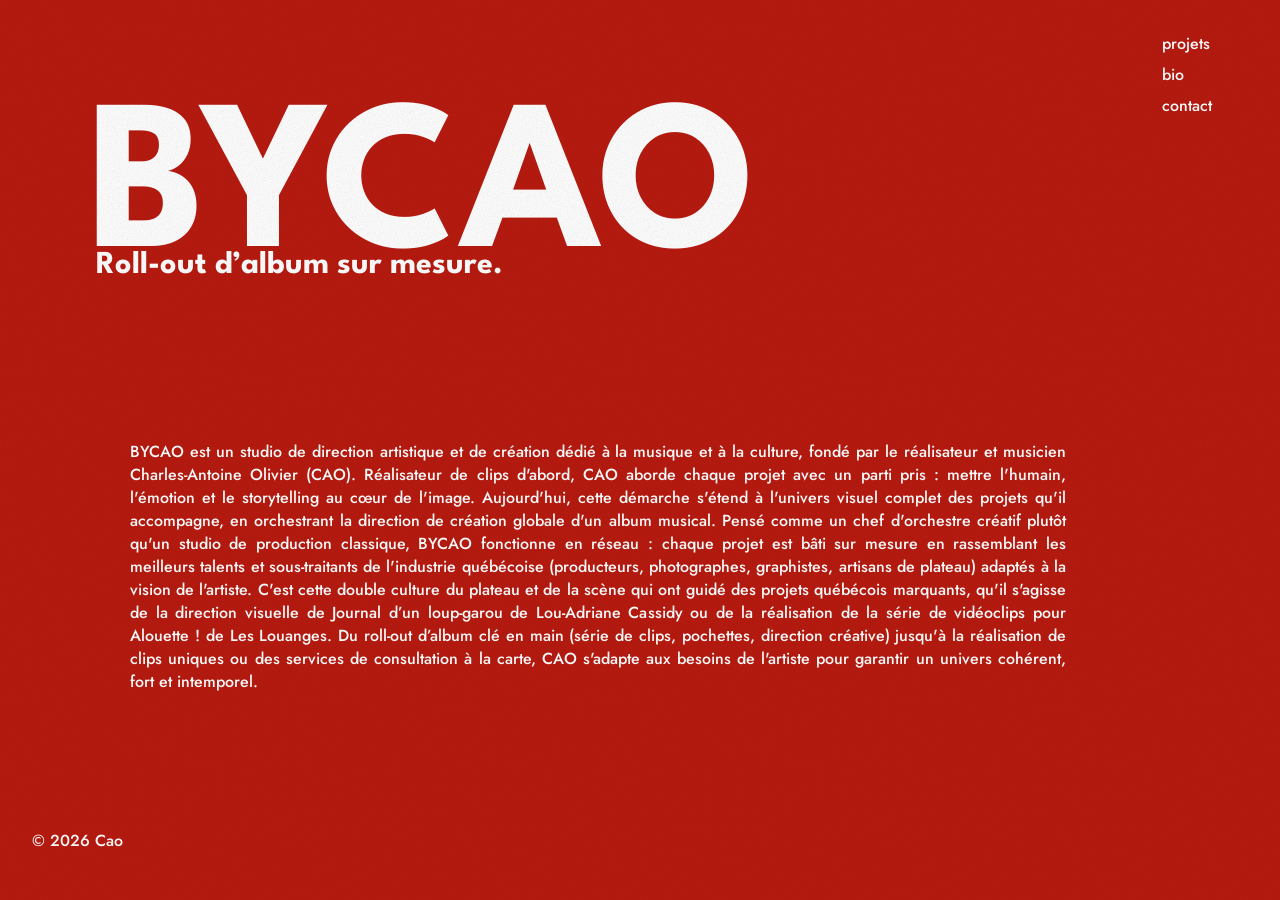
==== index.html @ 88c52a3b "basics of the project page" ====
<!DOCTYPE html>
<html lang="en">
<head>
  <meta charset="UTF-8">
  <meta name="viewport" content="width=device-width, initial-scale=1.0">
  <title>BYCAO</title>
  <meta name="description" content="Portfolio of Artist Name, [type of art] based in [city].">

  <link rel="icon" href="favicon.ico">
  <link rel="stylesheet" href="css/style.css">


  <link rel="preconnect" href="https://fonts.googleapis.com">
  <link rel="preconnect" href="https://fonts.gstatic.com" crossorigin>
  <link href="https://fonts.googleapis.com/css2?family=Jost:ital,wght@0,100..900;1,100..900&family=League+Spartan:wght@100..900&display=swap" rel="stylesheet">
</head>
<body>
  <div id="bg"></div> 
  <header>
    <nav>
      <!--
      <a href="index.html">BYCAO</a>
      -->
      <ul>
        <li><a href="projets.html">projets</a></li>
        <li><a href="about.html">bio</a></li>
        <li><a href="mailto:hello@example.com">contact</a></li>
      </ul>
    </nav>
  </header>

  <main>
    <div class="hero">
        <h1>BYCAO</h1>
        <h2>Roll-out d’album sur mesure.</h2>
    </div>
    <div class="desc">
        <p>BYCAO est un studio de direction artistique et de création dédié à la musique et à la culture, fondé par le réalisateur et musicien Charles-Antoine Olivier (CAO).
        Réalisateur de clips d'abord, CAO aborde chaque projet avec un parti pris : mettre l'humain, l'émotion et le storytelling au cœur de l'image. Aujourd'hui, cette démarche s'étend à l'univers visuel complet des projets qu'il accompagne, en orchestrant la direction de création globale d'un album musical. 
        Pensé comme un chef d'orchestre créatif plutôt qu'un studio de production classique, BYCAO fonctionne en réseau : chaque projet est bâti sur mesure en rassemblant les meilleurs talents et sous-traitants de l'industrie québécoise (producteurs, photographes, graphistes, artisans de plateau) adaptés à la vision de l'artiste.
        C'est cette double culture du plateau et de la scène qui ont guidé des projets québécois marquants, qu'il s'agisse de la direction visuelle de Journal d’un loup-garou de Lou-Adriane Cassidy ou de la réalisation de la série de vidéoclips pour Alouette ! de Les Louanges.
        Du roll-out d’album clé en main (série de clips, pochettes, direction créative) jusqu'à la réalisation de clips uniques ou des services de consultation à la carte, CAO s'adapte aux besoins de l'artiste pour garantir un univers cohérent, fort et intemporel.
        </p>
    </div>
  </main>

  <footer>
    <p>&copy; 2026 Cao</p>
  </footer>
  <script src="js/background.js" defer></script>
  <script src="js/main.js" defer></script>
</body>
</html>
---- css/style.css ----
:root {
  --font-body: "Jost", sans-serif;
  --font-display: "League Spartan", sans-serif;
  --bg: #b81a0f;  /* change per page or section */
  --grain: url("data:image/svg+xml,%3Csvg xmlns='http://www.w3.org/2000/svg' width='300' height='300'%3E%3Cfilter id='n'%3E%3CfeTurbulence type='fractalNoise' baseFrequency='0.8' numOctaves='4' stitchTiles='stitch'/%3E%3C/filter%3E%3Crect width='100%25' height='100%25' filter='url(%23n)'/%3E%3C/svg%3E");
}

*, *::before, *::after { box-sizing: border-box; }

#bg-canvas {
  position: fixed;
  inset: 0;
  width: 100%;
  height: 100%;
  display: block;
  z-index: -1;   /* behind all content */
}

body {
  margin: 0;
  min-height: 100dvh;
  display: grid;
  grid-template-columns: 1fr 150px;   /* content | sidebar width */
  grid-template-rows: 1fr auto;       /* content stretches | footer */
  grid-template-areas:
    "main sidebar"
    "footer sidebar";
  font-family: var(--font-body);
  font-weight: 500;
  color: white;
  background-color: var(--bg);
  position: relative;
}

/* grain layer over the whole page */
body::before {
  content: "";
  position: fixed;
  inset: 0;
  background-image: var(--grain);
  opacity: 0.25;            /* grain strength */
  mix-blend-mode: multiply; /* try overlay or soft-light too */
  pointer-events: none;     /* clicks pass through */
  z-index: 9999;
}

header {
  grid-area: sidebar;
  position: sticky;      /* stays in view while the content scrolls */
  top: 0;
  height: 100dvh;
  padding: 2rem;
  display: flex;
  flex-direction: column;
  gap: 2rem;
}

main   { grid-area: main;   padding: 2rem; min-width: 0; }
footer { grid-area: footer; padding: 2rem; }

/* headings share the font, sizes are set separately */
h1, h2, h3 {
  font-family: var(--font-display);
  font-weight: 700;
  margin: 0;
}

/* title in the sidebar */
header h1 {
  font-size: 2.5rem;
  line-height: 0.95;
}

header h1 a {
  color: inherit;
  text-decoration: none;
}

.hero {
  margin-top: clamp(1rem, 5vw, 6rem);
  margin-left: clamp(1rem, 5vw, 6rem);
  margin-bottom: 7em;
}

.hero h1 {
  font-size: clamp(4rem, 0.12rem + 16.57vw, 20rem);
  margin-left: -0.04em;
  margin-bottom: clamp(-6rem, 1.94rem - 5.7vw, -0.5rem);
}

.hero h2 {
  font-size: 2rem;
}

.desc {
  max-width: 1000px;
  margin-left: auto;
  padding: 2em;
}

.desc p {
  text-align: justify;
  hyphens: none;          /* never split words */
  text-align-last: left;
  text-wrap: pretty;
}

/* nav links stacked in the sidebar */
nav ul {
  display: flex;
  flex-direction: column;
  gap: 0.5rem;
  list-style: none;
  margin: 0;
  padding: 0;
}

nav a {
  text-decoration: none;
  color: inherit;
}

/* project panel */
#project-dialog {
  width: min(1200px, 92vw);
  height: 90dvh;
  padding: 0;
  border: none;
  overflow-y: auto;
  background: var(--bg);
  color: white;
}

#project-dialog[open] { animation: rise 0.3s ease-out; }
#project-dialog::backdrop { background: rgb(0 0 0 / 0.5); backdrop-filter: blur(4px); }
body:has(#project-dialog[open]) { overflow: hidden; }  /* page behind doesn't scroll */

@keyframes rise {
  from { opacity: 0; transform: translateY(1.5rem); }
}

#project-content {
  padding: 2rem;
}

#project-content h3 {
  margin: 3rem 0 1rem;
  font-size: 1.5rem;
}

/* zero-height bar keeps the × in view while the panel scrolls */
#project-dialog form {
  position: sticky;
  top: 0;
  z-index: 1;
  height: 0;
  display: flex;
  justify-content: flex-end;
}

.project-grid {
  display: grid;
  grid-template-columns: repeat(auto-fill, minmax(220px, 1fr));
  gap: 1.5rem;
}

.project-card {
  color: inherit;
  text-decoration: none;
}

.project-card img {
  display: block;
  width: 100%;
  aspect-ratio: 4 / 3;  /* every preview is the same shape */
  object-fit: cover;
}

.project-card h2 {
  margin-top: 0.5rem;
  font-size: 1.25rem;
}

.close {
  height: fit-content;
  padding: 0.5rem 1rem;
  border: none;
  background: none;
  color: inherit;
  font-size: 2rem;
  cursor: pointer;
}

/* seamless mosaic */
.mosaic-row {
  display: flex;
  align-items: flex-start;
}

.mosaic-row img {
  display: block;
  flex: 1 1 0;
  min-width: 0;
  height: auto;
  cursor: zoom-in;
}

/* fullscreen image */
#lightbox {
  width: 100vw;
  height: 100dvh;
  max-width: none;
  max-height: none;
  padding: 0;
  border: none;
  background: rgb(0 0 0 / 0.92);
  cursor: zoom-out;
}

#lightbox[open] {
  display: flex;
  align-items: center;
  justify-content: center;
}

#lightbox img {
  max-width: 100%;
  max-height: 100%;
  object-fit: contain;
}

/* mobile: header goes back on top, panel fills the screen */
@media (max-width: 768px) {
  body {
    grid-template-columns: 1fr;
    grid-template-rows: auto 1fr auto;
    grid-template-areas:
      "sidebar"
      "main"
      "footer";
  }

  header {
    position: static;
    height: auto;
    flex-direction: row;
    justify-content: space-between;
    align-items: flex-end;
    text-align: right;
  }

  nav ul {
    align-items: flex-end;  /* right-align the links on mobile */
  }

  #project-dialog {
    width: 100vw;
    max-width: 100vw;
    height: 100dvh;
    max-height: 100dvh;
  }
}
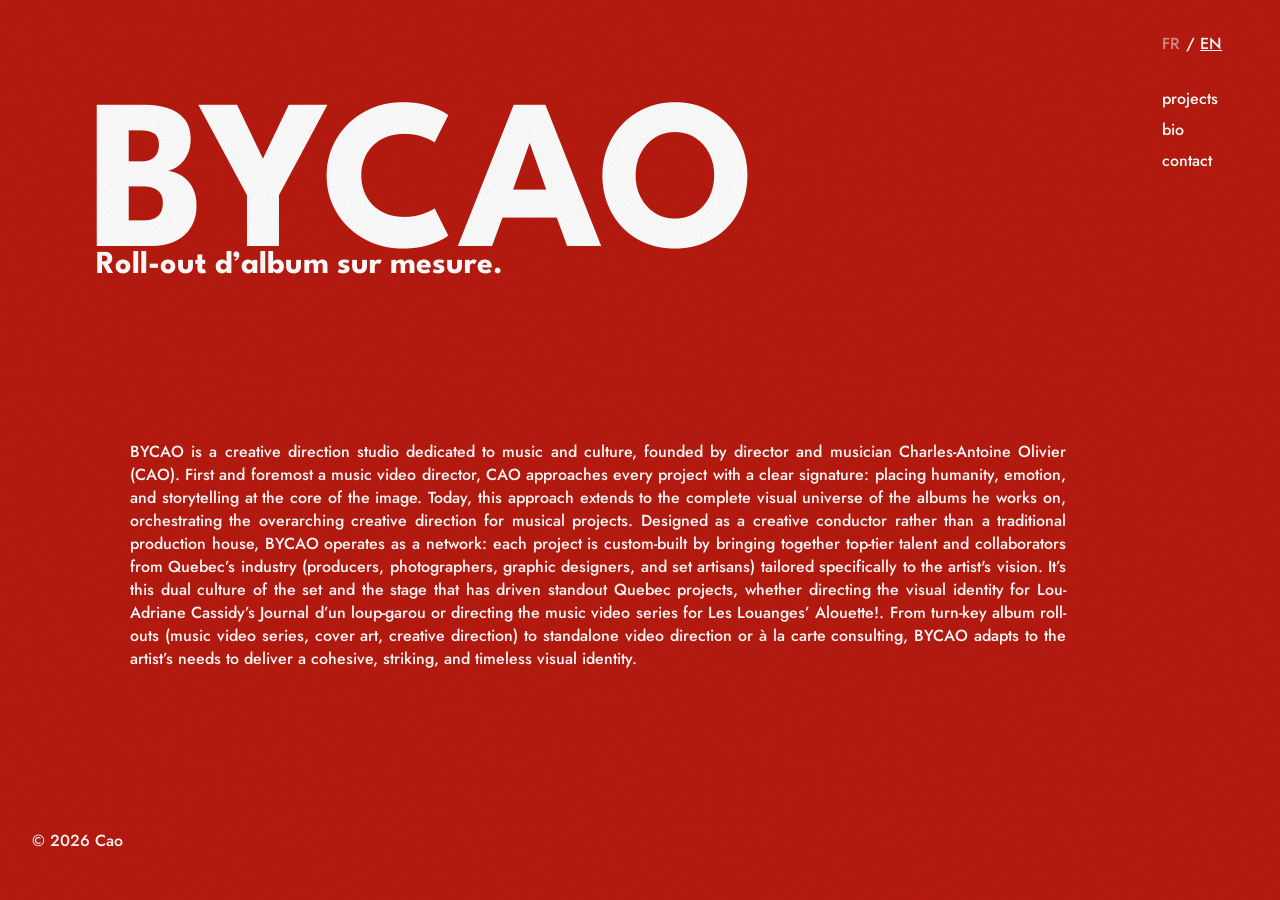
==== commit bed34632: "v1" ====
--- a/index.html
+++ b/index.html
@@ -7,6 +7,7 @@
   <meta name="description" content="Portfolio of Artist Name, [type of art] based in [city].">
 
   <link rel="icon" href="favicon.ico">
+  <script src="js/lang.js"></script>
   <link rel="stylesheet" href="css/style.css">
 
 
@@ -17,14 +18,20 @@
 <body>
   <div id="bg"></div> 
   <header>
+    <div class="lang-switch">
+        <button type="button" data-set-lang="fr">FR</button>
+        <span>/</span>
+        <button type="button" data-set-lang="en">EN</button>
+    </div>
     <nav>
       <!--
       <a href="index.html">BYCAO</a>
       -->
       <ul>
-        <li><a href="projets.html">projets</a></li>
+        <li data-lang="fr"><a href="projets.html">projets</a></li>
+        <li data-lang="en"><a href="projets.html">projects</a></li>
         <li><a href="about.html">bio</a></li>
-        <li><a href="mailto:hello@example.com">contact</a></li>
+        <li><a href="mailto:charlesantoine.olivier@gmail.com">contact</a></li>
       </ul>
     </nav>
   </header>
@@ -35,11 +42,19 @@
         <h2>Roll-out d’album sur mesure.</h2>
     </div>
     <div class="desc">
-        <p>BYCAO est un studio de direction artistique et de création dédié à la musique et à la culture, fondé par le réalisateur et musicien Charles-Antoine Olivier (CAO).
+        <p data-lang="fr">BYCAO est un studio de direction artistique et de création dédié à la musique et à la culture, fondé par le réalisateur et musicien Charles-Antoine Olivier (CAO).
         Réalisateur de clips d'abord, CAO aborde chaque projet avec un parti pris : mettre l'humain, l'émotion et le storytelling au cœur de l'image. Aujourd'hui, cette démarche s'étend à l'univers visuel complet des projets qu'il accompagne, en orchestrant la direction de création globale d'un album musical. 
         Pensé comme un chef d'orchestre créatif plutôt qu'un studio de production classique, BYCAO fonctionne en réseau : chaque projet est bâti sur mesure en rassemblant les meilleurs talents et sous-traitants de l'industrie québécoise (producteurs, photographes, graphistes, artisans de plateau) adaptés à la vision de l'artiste.
         C'est cette double culture du plateau et de la scène qui ont guidé des projets québécois marquants, qu'il s'agisse de la direction visuelle de Journal d’un loup-garou de Lou-Adriane Cassidy ou de la réalisation de la série de vidéoclips pour Alouette ! de Les Louanges.
         Du roll-out d’album clé en main (série de clips, pochettes, direction créative) jusqu'à la réalisation de clips uniques ou des services de consultation à la carte, CAO s'adapte aux besoins de l'artiste pour garantir un univers cohérent, fort et intemporel.
+        </p>
+        <p data-lang="en">
+            BYCAO is a creative direction studio dedicated to music and culture, founded by director and musician Charles-Antoine Olivier (CAO).
+            First and foremost a music video director, CAO approaches every project with a clear signature: placing humanity, emotion, and storytelling at the core of the image. Today, this approach extends to the complete visual universe of the albums he works on, orchestrating the overarching creative direction for musical projects.
+            Designed as a creative conductor rather than a traditional production house, BYCAO operates as a network: each project is custom-built by bringing together top-tier talent and collaborators from Quebec’s industry (producers, photographers, graphic designers, and set artisans) tailored specifically to the artist's vision.
+            It’s this dual culture of the set and the stage that has driven standout Quebec projects, whether directing the visual identity for Lou-Adriane Cassidy’s Journal d’un loup-garou or directing the music video series for Les Louanges’ Alouette!.
+            From turn-key album roll-outs (music video series, cover art, creative direction) to standalone video direction or à la carte consulting, BYCAO adapts to the artist’s needs to deliver a cohesive, striking, and timeless visual identity.
+
         </p>
     </div>
   </main>
--- a/css/style.css
+++ b/css/style.css
@@ -7,13 +7,24 @@
 
 *, *::before, *::after { box-sizing: border-box; }
 
-#bg-canvas {
+/* timed background */
+#bg {
   position: fixed;
   inset: 0;
-  width: 100%;
-  height: 100%;
-  display: block;
   z-index: -1;   /* behind all content */
+}
+
+#bg div {
+  position: absolute;
+  inset: 0;
+  background-position: center;
+  background-size: cover;
+  background-repeat: no-repeat;
+  opacity: 0;
+}
+
+#bg div.active {
+  opacity: 1;
 }
 
 body {
@@ -120,48 +131,23 @@
   color: inherit;
 }
 
-/* project panel */
-#project-dialog {
-  width: min(1200px, 92vw);
-  height: 90dvh;
-  padding: 0;
-  border: none;
-  overflow-y: auto;
-  background: var(--bg);
-  color: white;
-}
-
-#project-dialog[open] { animation: rise 0.3s ease-out; }
-#project-dialog::backdrop { background: rgb(0 0 0 / 0.5); backdrop-filter: blur(4px); }
-body:has(#project-dialog[open]) { overflow: hidden; }  /* page behind doesn't scroll */
-
-@keyframes rise {
-  from { opacity: 0; transform: translateY(1.5rem); }
-}
-
-#project-content {
-  padding: 2rem;
-}
-
-#project-content h3 {
-  margin: 3rem 0 1rem;
-  font-size: 1.5rem;
-}
-
-/* zero-height bar keeps the × in view while the panel scrolls */
-#project-dialog form {
-  position: sticky;
-  top: 0;
-  z-index: 1;
-  height: 0;
-  display: flex;
-  justify-content: flex-end;
-}
-
+/* project previews */
 .project-grid {
   display: grid;
-  grid-template-columns: repeat(auto-fill, minmax(220px, 1fr));
+  grid-template-columns: repeat(4, 1fr);  /* 4 covers on a full-size screen */
   gap: 1.5rem;
+}
+
+@media (max-width: 1200px) {
+  .project-grid { grid-template-columns: repeat(3, 1fr); }
+}
+
+@media (max-width: 900px) {
+  .project-grid { grid-template-columns: repeat(2, 1fr); }
+}
+
+@media (max-width: 500px) {
+  .project-grid { grid-template-columns: 1fr; }
 }
 
 .project-card {
@@ -181,55 +167,153 @@
   font-size: 1.25rem;
 }
 
-.close {
-  height: fit-content;
-  padding: 0.5rem 1rem;
-  border: none;
-  background: none;
-  color: inherit;
-  font-size: 2rem;
-  cursor: pointer;
-}
-
-/* seamless mosaic */
-.mosaic-row {
-  display: flex;
-  align-items: flex-start;
-}
-
-.mosaic-row img {
-  display: block;
-  flex: 1 1 0;
-  min-width: 0;
-  height: auto;
-  cursor: zoom-in;
-}
-
-/* fullscreen image */
-#lightbox {
+/* image viewer, over the page */
+#viewer {
   width: 100vw;
+  max-width: none;
   height: 100dvh;
-  max-width: none;
   max-height: none;
   padding: 0;
   border: none;
-  background: rgb(0 0 0 / 0.92);
-  cursor: zoom-out;
-}
-
-#lightbox[open] {
+  overflow-y: auto;
+  overflow-x: hidden;
+  scroll-snap-type: y mandatory;
+  background: transparent;
+  color: white;
+}
+
+#viewer::backdrop {
+  background: rgb(0 0 0 / 0.75);
+  backdrop-filter: blur(6px);
+  animation: viewer-fade 0.35s ease-out;
+}
+
+#viewer.closing::backdrop {
+  animation: viewer-fade 0.35s ease-in reverse forwards;
+}
+
+@keyframes viewer-fade {
+  from { opacity: 0; }
+}
+
+body:has(#viewer[open]) { overflow: hidden; }  /* page behind doesn't scroll */
+
+.viewer-page {
   display: flex;
   align-items: center;
   justify-content: center;
-}
-
-#lightbox img {
+  height: 100dvh;
+  scroll-snap-align: start;
+}
+
+#viewer img {
+  display: block;
   max-width: 100%;
-  max-height: 100%;
-  object-fit: contain;
-}
-
-/* mobile: header goes back on top, panel fills the screen */
+  max-height: 100%;  /* always shows the whole image, never crops */
+}
+
+#viewer .close {
+  position: fixed;
+  top: 0.5rem;
+  right: 0.5rem;
+  z-index: 1;
+  padding: 0.25rem 0.75rem;
+  border: none;
+  background: rgb(0 0 0 / 0.6);
+  color: white;
+  font-size: 2rem;
+  cursor: pointer;
+}
+
+.rotate-hint {
+  display: none;
+  position: fixed;
+  left: 0;
+  right: 0;
+  bottom: 1.5rem;
+  margin: 0;
+  text-align: center;
+  pointer-events: none;
+}
+
+/* about page */
+.about {
+  display: grid;
+  grid-template-columns: minmax(0, 2fr) minmax(0, 3fr);  /* photo | text */
+  gap: clamp(2rem, 5vw, 6rem);
+  align-items: start;
+  margin-top: clamp(1rem, 5vw, 6rem);
+}
+
+.about-photo {
+  display: block;
+  width: 100%;
+  height: auto;
+}
+
+.about-text {
+  max-width: 65ch;  /* comfortable reading width */
+  line-height: 1.6;
+}
+
+.about-text h1 {
+  font-size: clamp(3rem, 2rem + 5vw, 7rem);
+  line-height: 0.9;
+  margin-bottom: 2rem;
+}
+
+.about-text h2 {
+  font-size: 1.5rem;
+  margin: 2.5rem 0 0.75rem;
+}
+
+.about-text p {
+  margin: 0 0 1rem;
+}
+
+.about-text a {
+  color: inherit;
+}
+
+.about-list {
+  list-style: none;
+  margin: 0;
+  padding: 0;
+}
+
+/* hides the language that isn't selected */
+html[lang="fr"] [data-lang="en"],
+html[lang="en"] [data-lang="fr"] {
+  display: none !important;
+}
+
+.lang-switch {
+  display: flex;
+  gap: 0.35rem;
+  align-items: center;
+}
+
+.lang-switch button {
+  padding: 0;
+  border: none;
+  background: none;
+  color: inherit;
+  font: inherit;
+  opacity: 0.5;
+  cursor: pointer;
+}
+
+.lang-switch button[aria-pressed="true"] {
+  opacity: 1;
+  text-decoration: underline;
+}
+
+/* only shows on a phone held upright */
+@media (orientation: portrait) and (pointer: coarse) {
+  .rotate-hint { display: block; }
+}
+
+/* mobile: header goes back on top */
 @media (max-width: 768px) {
   body {
     grid-template-columns: 1fr;
@@ -253,10 +337,7 @@
     align-items: flex-end;  /* right-align the links on mobile */
   }
 
-  #project-dialog {
-    width: 100vw;
-    max-width: 100vw;
-    height: 100dvh;
-    max-height: 100dvh;
+  .about {
+    grid-template-columns: 1fr;
   }
 }
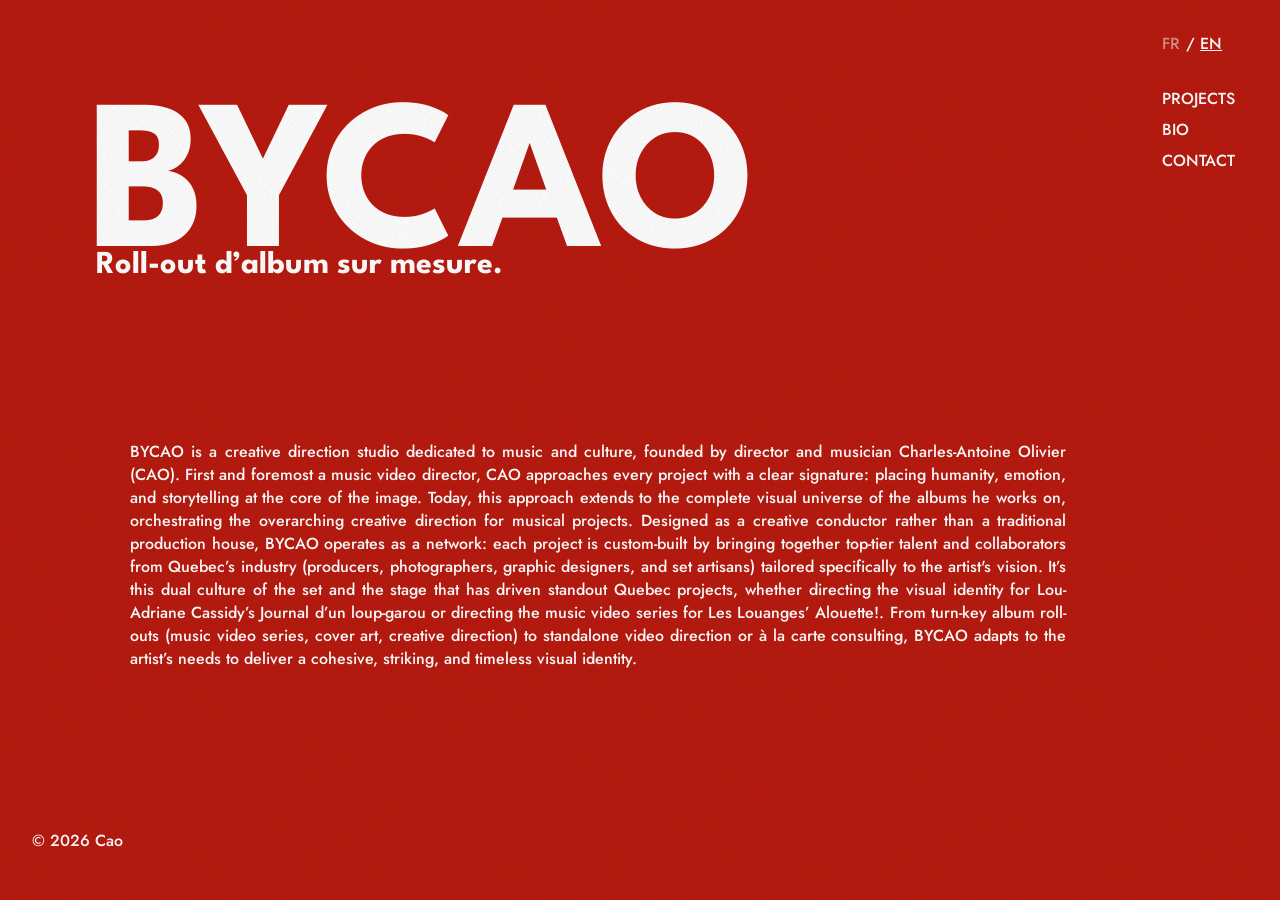
==== commit 708bfe27: "v2" ====
--- a/index.html
+++ b/index.html
@@ -28,10 +28,10 @@
       <a href="index.html">BYCAO</a>
       -->
       <ul>
-        <li data-lang="fr"><a href="projets.html">projets</a></li>
-        <li data-lang="en"><a href="projets.html">projects</a></li>
-        <li><a href="about.html">bio</a></li>
-        <li><a href="mailto:charlesantoine.olivier@gmail.com">contact</a></li>
+        <li data-lang="fr"><a href="projets.html">PROJETS</a></li>
+        <li data-lang="en"><a href="projets.html">PROJECTS</a></li>
+        <li><a href="about.html">BIO</a></li>
+        <li><a href="mailto:charlesantoine.olivier@gmail.com">CONTACT</a></li>
       </ul>
     </nav>
   </header>
--- a/css/style.css
+++ b/css/style.css
@@ -175,9 +175,7 @@
   max-height: none;
   padding: 0;
   border: none;
-  overflow-y: auto;
-  overflow-x: hidden;
-  scroll-snap-type: y mandatory;
+  overflow: hidden;
   background: transparent;
   color: white;
 }
@@ -198,18 +196,66 @@
 
 body:has(#viewer[open]) { overflow: hidden; }  /* page behind doesn't scroll */
 
+/* slides sit side by side; scrolling sideways also gives swiping on phones */
+#viewer-images {
+  display: flex;
+  height: 100dvh;
+  overflow-x: auto;
+  overflow-y: hidden;
+  scroll-snap-type: x mandatory;
+  scrollbar-width: none;
+}
+
 .viewer-page {
+  flex: 0 0 100%;
   display: flex;
   align-items: center;
   justify-content: center;
-  height: 100dvh;
+  min-width: 0;
+  height: 100%;
   scroll-snap-align: start;
+  scroll-snap-stop: always;
 }
 
 #viewer img {
   display: block;
   max-width: 100%;
   max-height: 100%;  /* always shows the whole image, never crops */
+}
+
+/* mosaic slide: images fitted together to fill the screen */
+.mosaic-page {
+  align-items: stretch;
+  overflow-y: auto;
+  padding: 3.5rem 4rem;  /* room for the × and the arrows */
+}
+
+.mosaic {
+  position: relative;
+  width: 100%;
+  height: 100%;
+  overflow: hidden;
+}
+
+/* the script sets each image's position and size */
+#viewer .mosaic img {
+  position: absolute;
+  max-width: none;
+  max-height: none;
+  object-fit: cover;
+}
+
+.video-frame {
+  width: min(100%, calc(100dvh * 16 / 9));
+  aspect-ratio: 16 / 9;
+  background: black;
+}
+
+.video-frame iframe {
+  display: block;
+  width: 100%;
+  height: 100%;
+  border: none;
 }
 
 #viewer .close {
@@ -223,6 +269,58 @@
   color: white;
   font-size: 2rem;
   cursor: pointer;
+}
+
+.viewer-arrow {
+  position: fixed;
+  top: 50%;
+  z-index: 1;
+  transform: translateY(-50%);
+  padding: 0.5rem 1rem;
+  border: none;
+  background: rgb(0 0 0 / 0.6);
+  color: white;
+  font-size: 2.5rem;
+  line-height: 1;
+  cursor: pointer;
+}
+
+.viewer-arrow.prev { left: 0.5rem; }
+.viewer-arrow.next { right: 0.5rem; }
+.viewer-arrow[hidden] { display: none; }
+#viewer.closing .viewer-arrow { display: none; }
+
+/* zoomed image, over the mosaic */
+#viewer .mosaic img { cursor: zoom-in; }
+
+#lightbox {
+  width: 100vw;
+  height: 100dvh;
+  max-width: none;
+  max-height: none;
+  padding: 0;
+  border: none;
+  background: transparent;
+  cursor: zoom-out;
+}
+
+#lightbox::backdrop {
+  background: rgb(0 0 0 / 0.52);
+}
+
+#lightbox[open] {
+  display: flex;
+  align-items: center;
+  justify-content: center;
+  animation: viewer-fade 0.2s ease-out;
+}
+
+#lightbox img {
+  display: block;
+  max-width: 90%;
+  max-height: 90%;
+  object-fit: contain;
+  box-shadow: 0 8px 40px rgb(0 0 0 / 0.6);  /* lifts the image off the mosaic */
 }
 
 .rotate-hint {
@@ -239,10 +337,12 @@
 /* about page */
 .about {
   display: grid;
-  grid-template-columns: minmax(0, 2fr) minmax(0, 3fr);  /* photo | text */
-  gap: clamp(2rem, 5vw, 6rem);
+  grid-template-columns: minmax(0, 65ch) minmax(0, 500px);  /* text | photo */
+  justify-content: start;   /* keeps both columns together on the left */
+  gap: clamp(2rem, 4vw, 4rem);
   align-items: start;
   margin-top: clamp(1rem, 5vw, 6rem);
+  margin-left: clamp(5rem, 5vw, 6rem);
 }
 
 .about-photo {
@@ -269,6 +369,10 @@
 
 .about-text p {
   margin: 0 0 1rem;
+  text-align: justify;
+  hyphens: none;          /* never split words */
+  text-align-last: left;
+  text-wrap: pretty;
 }
 
 .about-text a {
@@ -313,8 +417,19 @@
   .rotate-hint { display: block; }
 }
 
+/* phones held upright: the mosaic scrolls instead of fitting */
+@media (max-width: 768px) and (orientation: portrait) {
+  .mosaic-page { padding: 3.5rem 0.5rem; }
+  .mosaic { height: auto; }
+}
+
 /* mobile: header goes back on top */
-@media (max-width: 768px) {
+/* mobile and tablet: header goes on top */
+@media (max-width: 1000px) {
+  :root {
+    --gutter: clamp(0.75rem, 4vw, 2rem);  /* 12px on small phones, up to 32px on tablets */
+  }
+
   body {
     grid-template-columns: 1fr;
     grid-template-rows: auto 1fr auto;
@@ -328,16 +443,45 @@
     position: static;
     height: auto;
     flex-direction: row;
-    justify-content: space-between;
-    align-items: flex-end;
-    text-align: right;
+    flex-wrap: wrap;           /* wraps to a second line if a phone is very narrow */
+    align-items: center;       /* links and FR/EN share the same center line */
+    justify-content: flex-end; /* everything on the right */
+    gap: clamp(1rem, 3vw, 1.5rem);
+    padding: var(--gutter);
   }
 
   nav ul {
-    align-items: flex-end;  /* right-align the links on mobile */
-  }
+    flex-direction: row;       /* links side by side */
+    gap: clamp(1rem, 3vw, 1.5rem);
+    align-items: center;
+  }
+
+  .lang-switch {
+    order: 1;                  /* FR/EN comes after the links */
+  }
+
+  main,
+  footer {
+    padding: var(--gutter);
+  }
+
+  .hero {
+    margin-top: var(--gutter);
+    margin-left: 0;            /* main's padding is enough on small screens */
+  }
+
+  .desc {
+    padding: var(--gutter) 0;
+  }
+  
 
   .about {
     grid-template-columns: 1fr;
+    margin-top: var(--gutter);
+    margin-left: 0;
+    gap: var(--gutter);
+  }
+  .about-photo {
+    max-width: 65ch;  /* same width limit as the text above */
   }
 }
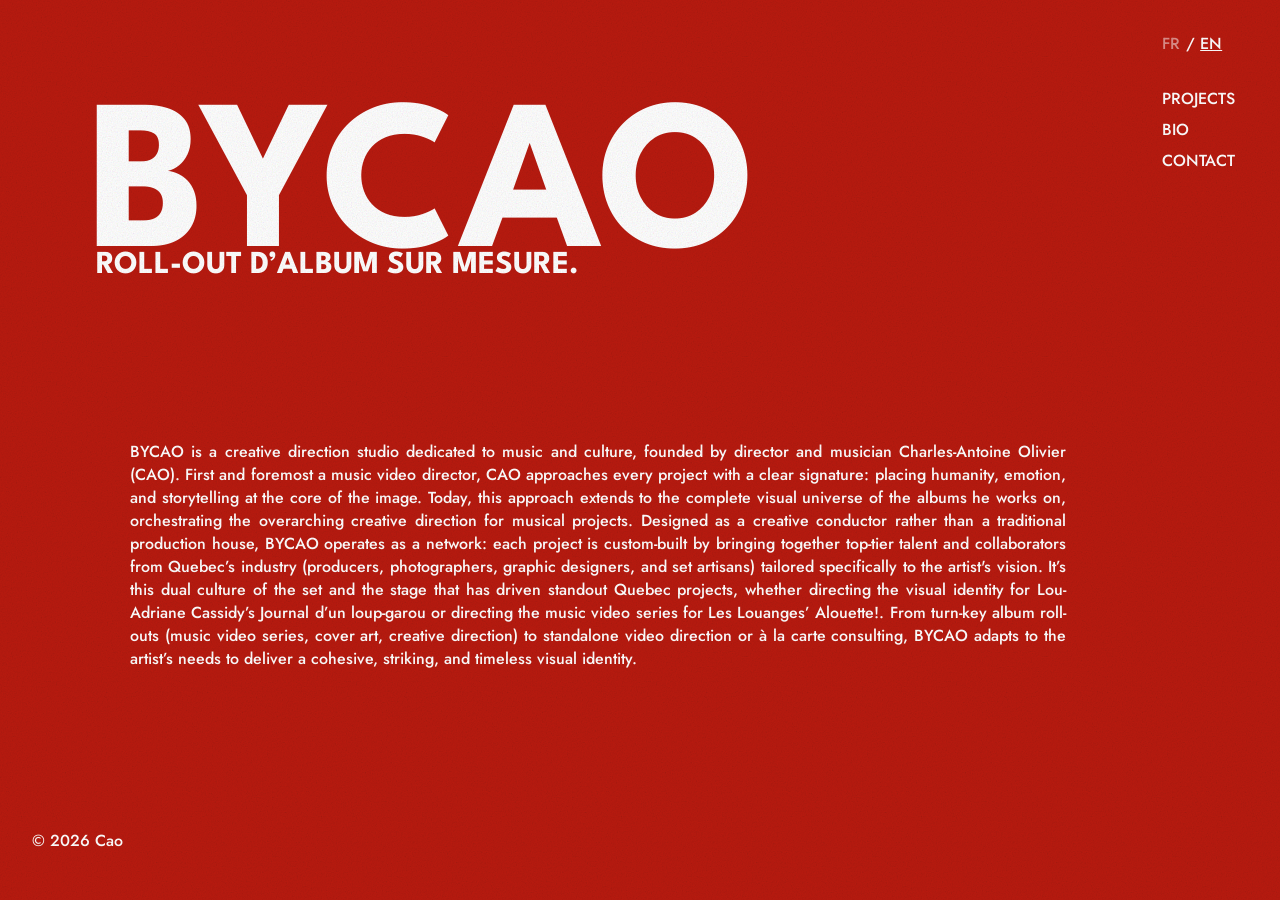
==== commit 87796521: "v2_ test2lol" ====
--- a/index.html
+++ b/index.html
@@ -15,8 +15,8 @@
   <link rel="preconnect" href="https://fonts.gstatic.com" crossorigin>
   <link href="https://fonts.googleapis.com/css2?family=Jost:ital,wght@0,100..900;1,100..900&family=League+Spartan:wght@100..900&display=swap" rel="stylesheet">
 </head>
-<body>
-  <div id="bg"></div> 
+<body class="page-home">
+  <div id="bg"></div>
   <header>
     <div class="lang-switch">
         <button type="button" data-set-lang="fr">FR</button>
@@ -39,7 +39,7 @@
   <main>
     <div class="hero">
         <h1>BYCAO</h1>
-        <h2>Roll-out d’album sur mesure.</h2>
+        <h2>ROLL-OUT D’ALBUM SUR MESURE.</h2>
     </div>
     <div class="desc">
         <p data-lang="fr">BYCAO est un studio de direction artistique et de création dédié à la musique et à la culture, fondé par le réalisateur et musicien Charles-Antoine Olivier (CAO).
--- a/css/style.css
+++ b/css/style.css
@@ -1,7 +1,7 @@
 :root {
   --font-body: "Jost", sans-serif;
   --font-display: "League Spartan", sans-serif;
-  --bg: #b81a0f;  /* change per page or section */
+  --bg: #ffffff;  /* change per page or section */
   --grain: url("data:image/svg+xml,%3Csvg xmlns='http://www.w3.org/2000/svg' width='300' height='300'%3E%3Cfilter id='n'%3E%3CfeTurbulence type='fractalNoise' baseFrequency='0.8' numOctaves='4' stitchTiles='stitch'/%3E%3C/filter%3E%3Crect width='100%25' height='100%25' filter='url(%23n)'/%3E%3C/svg%3E");
 }
 
@@ -43,6 +43,11 @@
   position: relative;
 }
 
+/* one color per page */
+body.page-home    { --bg: #b81a0f; }
+body.page-projets { --bg: #1215b1; }
+body.page-about   { --bg: #ffffff; color: #111111; }  /* light page, so dark text */
+
 /* grain layer over the whole page */
 body::before {
   content: "";
